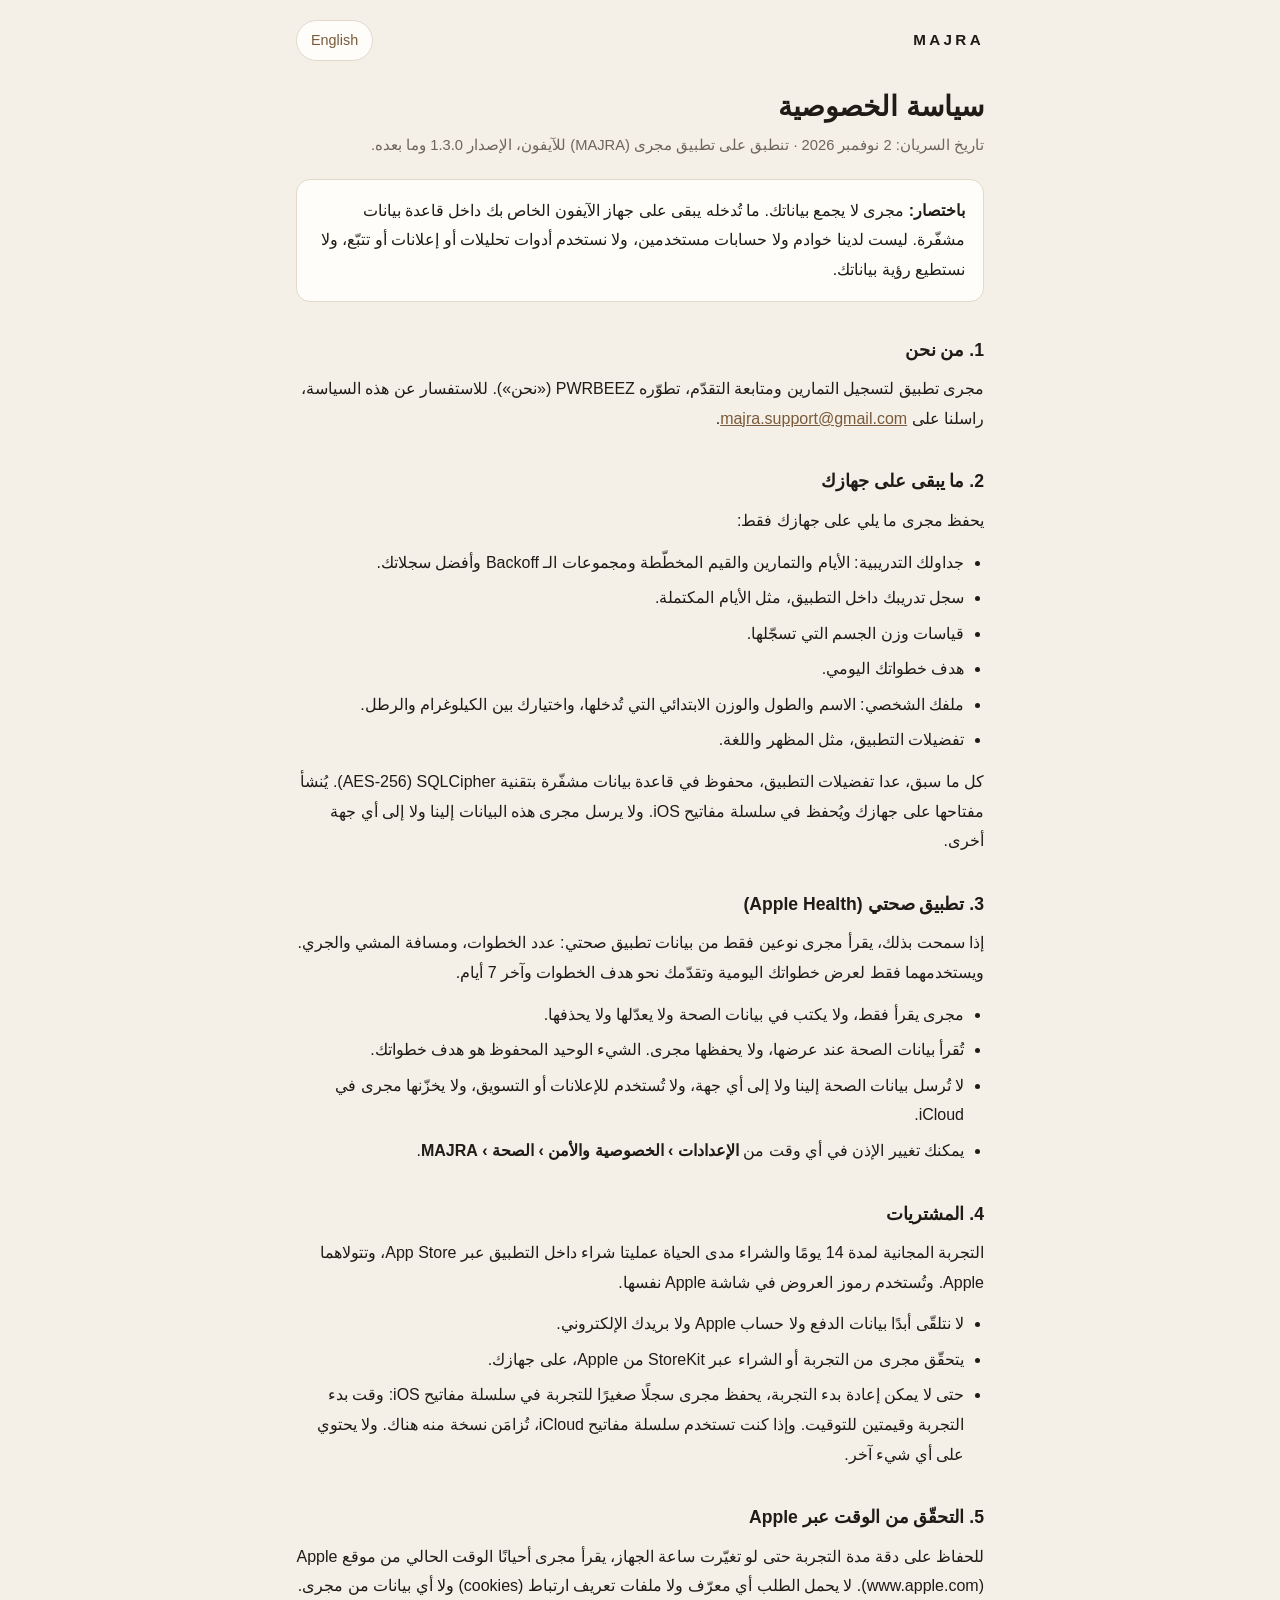
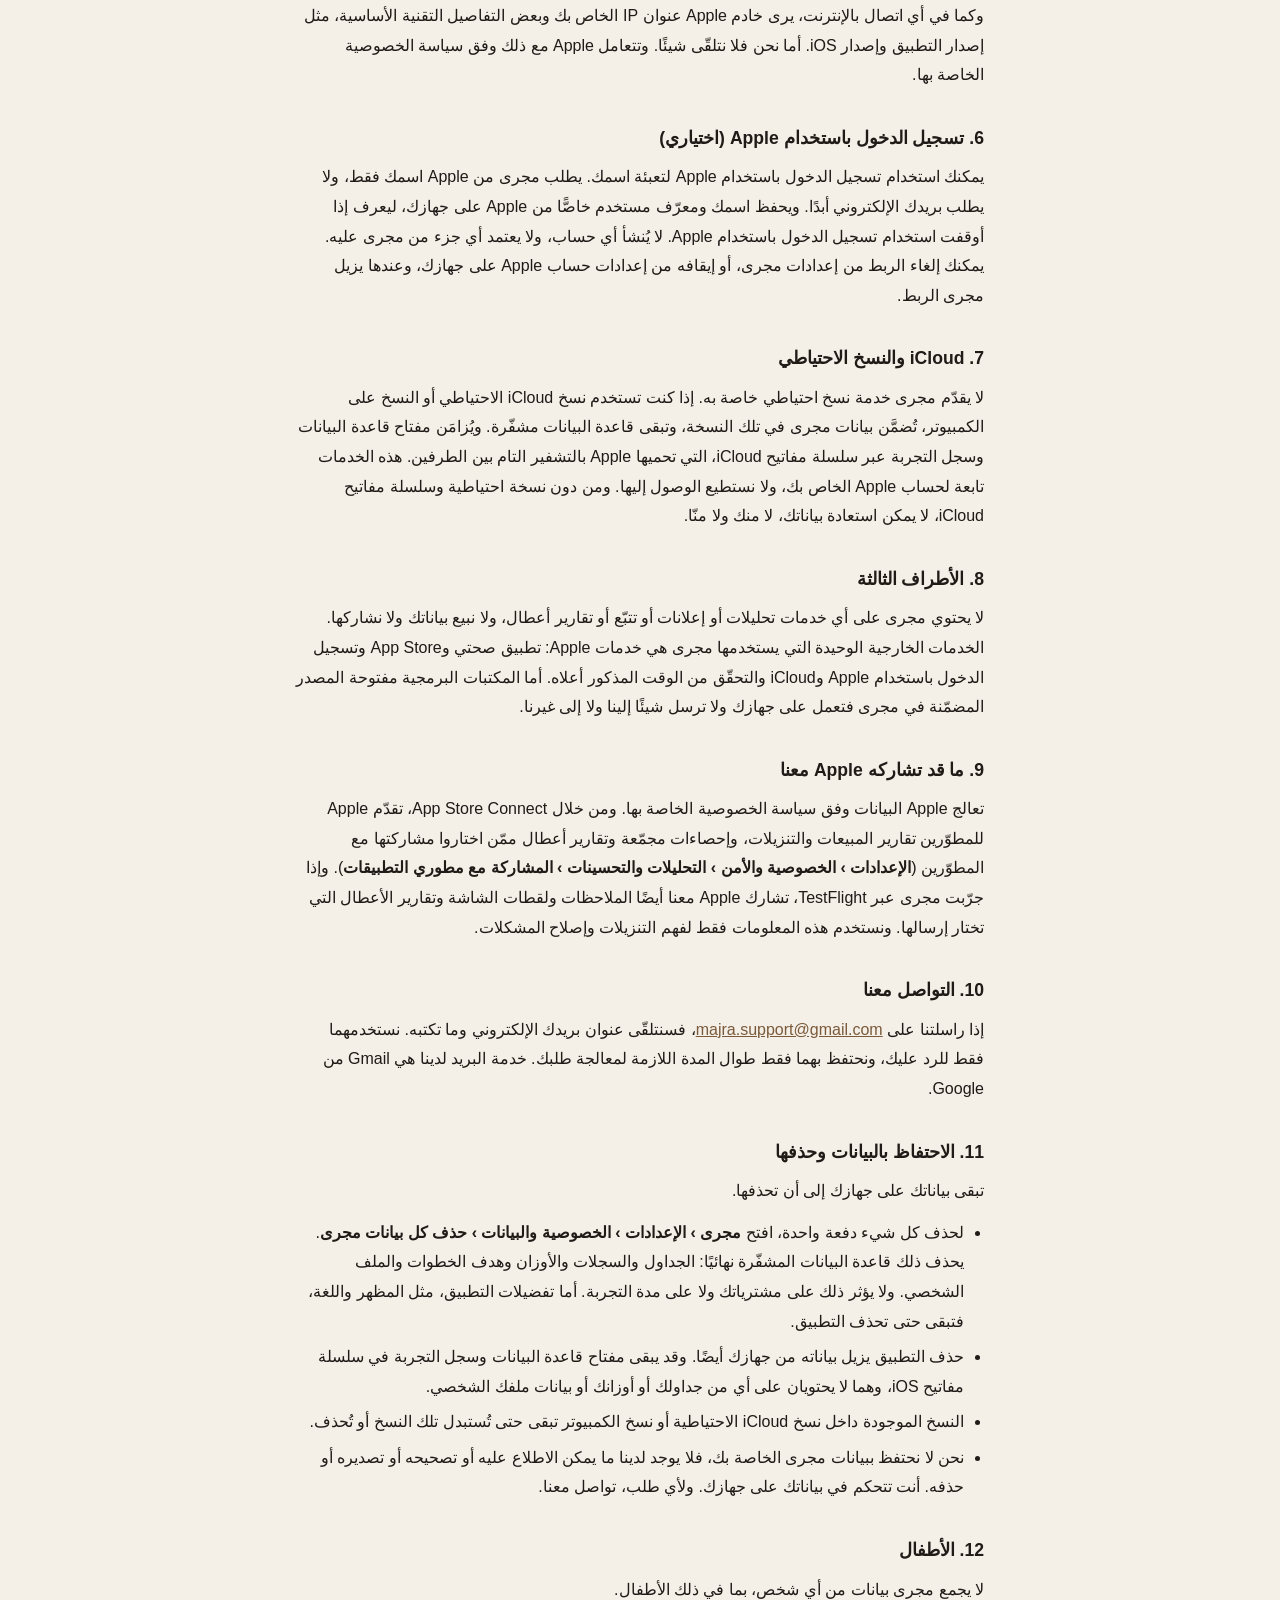
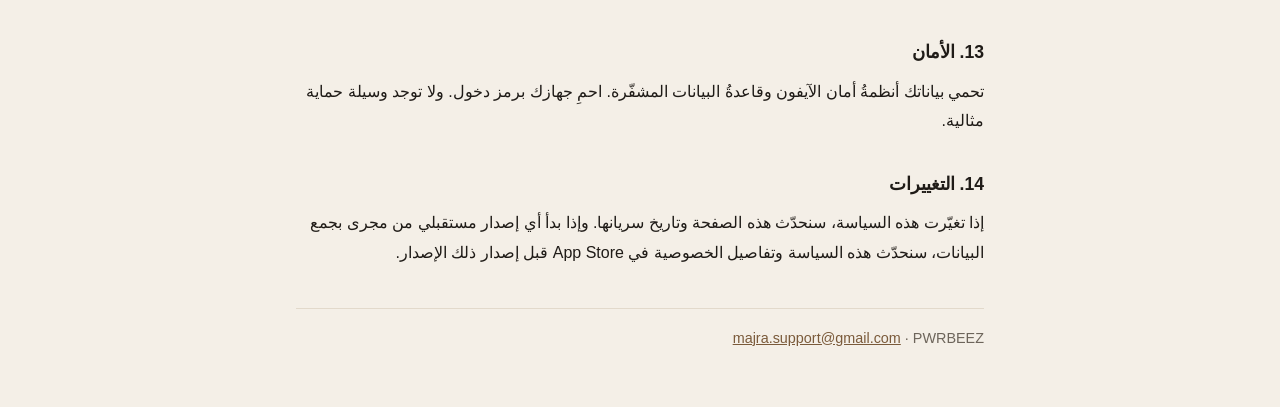
==== ar/index.html @ d68ba0e8 "Publish MAJRA privacy policy (English and Arabic) Co-Authored-By: Claude Opus 5.5 <noreply@anthropic" ====
<!doctype html>
<html lang="ar" dir="rtl">
<head>
<meta charset="utf-8">
<meta name="viewport" content="width=device-width, initial-scale=1">
<meta name="color-scheme" content="light dark">
<title>سياسة الخصوصية لتطبيق مجرى</title>
<meta name="description" content="سياسة الخصوصية لتطبيق مجرى (MAJRA) لتسجيل التمارين ومتابعة التقدّم على الآيفون. مجرى لا يجمع بياناتك.">
<link rel="alternate" hreflang="en" href="https://pwrbeez.github.io/majra-privacy/">
<link rel="alternate" hreflang="ar" href="https://pwrbeez.github.io/majra-privacy/ar/">
<link rel="stylesheet" href="../style.css">
</head>
<body>
<main>
  <div class="top">
    <span class="mark" dir="ltr">MAJRA</span>
    <a class="switch" href="../" hreflang="en" lang="en">English</a>
  </div>

  <h1>سياسة الخصوصية</h1>
  <p class="meta">تاريخ السريان: 2 نوفمبر 2026 · تنطبق على تطبيق مجرى (MAJRA) للآيفون، الإصدار 1.3.0 وما بعده.</p>

  <div class="summary">
    <p><strong>باختصار:</strong> مجرى لا يجمع بياناتك. ما تُدخله يبقى على جهاز الآيفون الخاص بك داخل قاعدة بيانات مشفّرة. ليست لدينا خوادم ولا حسابات مستخدمين، ولا نستخدم أدوات تحليلات أو إعلانات أو تتبّع، ولا نستطيع رؤية بياناتك.</p>
  </div>

  <h2>1. من نحن</h2>
  <p>مجرى تطبيق لتسجيل التمارين ومتابعة التقدّم، تطوّره PWRBEEZ («نحن»). للاستفسار عن هذه السياسة، راسلنا على <a href="mailto:majra.support@gmail.com" dir="ltr">majra.support@gmail.com</a>.</p>

  <h2>2. ما يبقى على جهازك</h2>
  <p>يحفظ مجرى ما يلي على جهازك فقط:</p>
  <ul>
    <li>جداولك التدريبية: الأيام والتمارين والقيم المخطّطة ومجموعات الـ Backoff وأفضل سجلاتك.</li>
    <li>سجل تدريبك داخل التطبيق، مثل الأيام المكتملة.</li>
    <li>قياسات وزن الجسم التي تسجّلها.</li>
    <li>هدف خطواتك اليومي.</li>
    <li>ملفك الشخصي: الاسم والطول والوزن الابتدائي التي تُدخلها، واختيارك بين الكيلوغرام والرطل.</li>
    <li>تفضيلات التطبيق، مثل المظهر واللغة.</li>
  </ul>
  <p>كل ما سبق، عدا تفضيلات التطبيق، محفوظ في قاعدة بيانات مشفّرة بتقنية SQLCipher ‏(AES-256). يُنشأ مفتاحها على جهازك ويُحفظ في سلسلة مفاتيح iOS. ولا يرسل مجرى هذه البيانات إلينا ولا إلى أي جهة أخرى.</p>

  <h2>3. تطبيق صحتي (Apple Health)</h2>
  <p>إذا سمحت بذلك، يقرأ مجرى نوعين فقط من بيانات تطبيق صحتي: عدد الخطوات، ومسافة المشي والجري. ويستخدمهما فقط لعرض خطواتك اليومية وتقدّمك نحو هدف الخطوات وآخر 7 أيام.</p>
  <ul>
    <li>مجرى يقرأ فقط، ولا يكتب في بيانات الصحة ولا يعدّلها ولا يحذفها.</li>
    <li>تُقرأ بيانات الصحة عند عرضها، ولا يحفظها مجرى. الشيء الوحيد المحفوظ هو هدف خطواتك.</li>
    <li>لا تُرسل بيانات الصحة إلينا ولا إلى أي جهة، ولا تُستخدم للإعلانات أو التسويق، ولا يخزّنها مجرى في iCloud.</li>
    <li>يمكنك تغيير الإذن في أي وقت من <span class="path">الإعدادات › الخصوصية والأمن › الصحة › MAJRA</span>.</li>
  </ul>

  <h2>4. المشتريات</h2>
  <p>التجربة المجانية لمدة 14 يومًا والشراء مدى الحياة عمليتا شراء داخل التطبيق عبر App Store، وتتولاهما Apple. وتُستخدم رموز العروض في شاشة Apple نفسها.</p>
  <ul>
    <li>لا نتلقّى أبدًا بيانات الدفع ولا حساب Apple ولا بريدك الإلكتروني.</li>
    <li>يتحقّق مجرى من التجربة أو الشراء عبر StoreKit من Apple، على جهازك.</li>
    <li>حتى لا يمكن إعادة بدء التجربة، يحفظ مجرى سجلًا صغيرًا للتجربة في سلسلة مفاتيح iOS: وقت بدء التجربة وقيمتين للتوقيت. وإذا كنت تستخدم سلسلة مفاتيح iCloud، تُزامَن نسخة منه هناك. ولا يحتوي على أي شيء آخر.</li>
  </ul>

  <h2>5. التحقّق من الوقت عبر Apple</h2>
  <p>للحفاظ على دقة مدة التجربة حتى لو تغيّرت ساعة الجهاز، يقرأ مجرى أحيانًا الوقت الحالي من موقع Apple ‏(<span dir="ltr">www.apple.com</span>). لا يحمل الطلب أي معرّف ولا ملفات تعريف ارتباط (cookies) ولا أي بيانات من مجرى. وكما في أي اتصال بالإنترنت، يرى خادم Apple عنوان IP الخاص بك وبعض التفاصيل التقنية الأساسية، مثل إصدار التطبيق وإصدار iOS. أما نحن فلا نتلقّى شيئًا. وتتعامل Apple مع ذلك وفق سياسة الخصوصية الخاصة بها.</p>

  <h2>6. تسجيل الدخول باستخدام Apple (اختياري)</h2>
  <p>يمكنك استخدام تسجيل الدخول باستخدام Apple لتعبئة اسمك. يطلب مجرى من Apple اسمك فقط، ولا يطلب بريدك الإلكتروني أبدًا. ويحفظ اسمك ومعرّف مستخدم خاصًّا من Apple على جهازك، ليعرف إذا أوقفت استخدام تسجيل الدخول باستخدام Apple. لا يُنشأ أي حساب، ولا يعتمد أي جزء من مجرى عليه. يمكنك إلغاء الربط من إعدادات مجرى، أو إيقافه من إعدادات حساب Apple على جهازك، وعندها يزيل مجرى الربط.</p>

  <h2>7. iCloud والنسخ الاحتياطي</h2>
  <p>لا يقدّم مجرى خدمة نسخ احتياطي خاصة به. إذا كنت تستخدم نسخ iCloud الاحتياطي أو النسخ على الكمبيوتر، تُضمَّن بيانات مجرى في تلك النسخة، وتبقى قاعدة البيانات مشفّرة. ويُزامَن مفتاح قاعدة البيانات وسجل التجربة عبر سلسلة مفاتيح iCloud، التي تحميها Apple بالتشفير التام بين الطرفين. هذه الخدمات تابعة لحساب Apple الخاص بك، ولا نستطيع الوصول إليها. ومن دون نسخة احتياطية وسلسلة مفاتيح iCloud، لا يمكن استعادة بياناتك، لا منك ولا منّا.</p>

  <h2>8. الأطراف الثالثة</h2>
  <p>لا يحتوي مجرى على أي خدمات تحليلات أو إعلانات أو تتبّع أو تقارير أعطال، ولا نبيع بياناتك ولا نشاركها. الخدمات الخارجية الوحيدة التي يستخدمها مجرى هي خدمات Apple: تطبيق صحتي وApp Store وتسجيل الدخول باستخدام Apple وiCloud والتحقّق من الوقت المذكور أعلاه. أما المكتبات البرمجية مفتوحة المصدر المضمّنة في مجرى فتعمل على جهازك ولا ترسل شيئًا إلينا ولا إلى غيرنا.</p>

  <h2>9. ما قد تشاركه Apple معنا</h2>
  <p>تعالج Apple البيانات وفق سياسة الخصوصية الخاصة بها. ومن خلال App Store Connect، تقدّم Apple للمطوّرين تقارير المبيعات والتنزيلات، وإحصاءات مجمّعة وتقارير أعطال ممّن اختاروا مشاركتها مع المطوّرين (<span class="path">الإعدادات › الخصوصية والأمن › التحليلات والتحسينات › المشاركة مع مطوري التطبيقات</span>). وإذا جرّبت مجرى عبر TestFlight، تشارك Apple معنا أيضًا الملاحظات ولقطات الشاشة وتقارير الأعطال التي تختار إرسالها. ونستخدم هذه المعلومات فقط لفهم التنزيلات وإصلاح المشكلات.</p>

  <h2>10. التواصل معنا</h2>
  <p>إذا راسلتنا على <a href="mailto:majra.support@gmail.com" dir="ltr">majra.support@gmail.com</a>، فسنتلقّى عنوان بريدك الإلكتروني وما تكتبه. نستخدمهما فقط للرد عليك، ونحتفظ بهما فقط طوال المدة اللازمة لمعالجة طلبك. خدمة البريد لدينا هي Gmail من Google.</p>

  <h2>11. الاحتفاظ بالبيانات وحذفها</h2>
  <p>تبقى بياناتك على جهازك إلى أن تحذفها.</p>
  <ul>
    <li>لحذف كل شيء دفعة واحدة، افتح <span class="path">مجرى › الإعدادات › الخصوصية والبيانات › حذف كل بيانات مجرى</span>. يحذف ذلك قاعدة البيانات المشفّرة نهائيًا: الجداول والسجلات والأوزان وهدف الخطوات والملف الشخصي. ولا يؤثر ذلك على مشترياتك ولا على مدة التجربة. أما تفضيلات التطبيق، مثل المظهر واللغة، فتبقى حتى تحذف التطبيق.</li>
    <li>حذف التطبيق يزيل بياناته من جهازك أيضًا. وقد يبقى مفتاح قاعدة البيانات وسجل التجربة في سلسلة مفاتيح iOS، وهما لا يحتويان على أي من جداولك أو أوزانك أو بيانات ملفك الشخصي.</li>
    <li>النسخ الموجودة داخل نسخ iCloud الاحتياطية أو نسخ الكمبيوتر تبقى حتى تُستبدل تلك النسخ أو تُحذف.</li>
    <li>نحن لا نحتفظ ببيانات مجرى الخاصة بك، فلا يوجد لدينا ما يمكن الاطلاع عليه أو تصحيحه أو تصديره أو حذفه. أنت تتحكم في بياناتك على جهازك. ولأي طلب، تواصل معنا.</li>
  </ul>

  <h2>12. الأطفال</h2>
  <p>لا يجمع مجرى بيانات من أي شخص، بما في ذلك الأطفال.</p>

  <h2>13. الأمان</h2>
  <p>تحمي بياناتك أنظمةُ أمان الآيفون وقاعدةُ البيانات المشفّرة. احمِ جهازك برمز دخول. ولا توجد وسيلة حماية مثالية.</p>

  <h2>14. التغييرات</h2>
  <p>إذا تغيّرت هذه السياسة، سنحدّث هذه الصفحة وتاريخ سريانها. وإذا بدأ أي إصدار مستقبلي من مجرى بجمع البيانات، سنحدّث هذه السياسة وتفاصيل الخصوصية في App Store قبل إصدار ذلك الإصدار.</p>

  <footer>PWRBEEZ · <a href="mailto:majra.support@gmail.com" dir="ltr">majra.support@gmail.com</a></footer>
</main>
</body>
</html>
---- style.css ----
:root {
  color-scheme: light dark;
  --bg: #f4efe7;
  --surface: #fffdf9;
  --text: #1f1b17;
  --muted: #6d655b;
  --line: #e2d9cb;
  --accent: #7a5a3a;
}

@media (prefers-color-scheme: dark) {
  :root {
    --bg: #131110;
    --surface: #1c1916;
    --text: #f0ebe4;
    --muted: #a59b90;
    --line: #2f2a25;
    --accent: #d4b28c;
  }
}

* { box-sizing: border-box; }

html { -webkit-text-size-adjust: 100%; }

body {
  margin: 0;
  background: var(--bg);
  color: var(--text);
  font: 16px/1.65 -apple-system, BlinkMacSystemFont, "Segoe UI", Roboto, "Helvetica Neue", Arial, sans-serif;
}

:lang(ar) body,
body:lang(ar) {
  font-family: "SF Arabic", "Geeza Pro", "Noto Naskh Arabic", "Segoe UI", Tahoma, sans-serif;
  line-height: 1.85;
}

main {
  max-width: 720px;
  margin: 0 auto;
  padding: 20px 16px 56px;
}

.top {
  display: flex;
  align-items: center;
  justify-content: space-between;
  gap: 12px;
  margin-bottom: 28px;
}

.mark {
  font-weight: 700;
  letter-spacing: 0.22em;
  font-size: 0.95rem;
}

.switch {
  color: var(--accent);
  border: 1px solid var(--line);
  border-radius: 999px;
  padding: 6px 14px;
  font-size: 0.9rem;
  text-decoration: none;
  background: var(--surface);
}

h1 {
  font-size: 1.75rem;
  line-height: 1.25;
  margin: 0 0 8px;
}

h2 {
  font-size: 1.1rem;
  margin: 32px 0 8px;
}

p, ul { margin: 0 0 12px; }

ul { padding-inline-start: 1.25em; }

li { margin-bottom: 6px; }

.meta {
  color: var(--muted);
  font-size: 0.92rem;
  margin-bottom: 20px;
}

.summary {
  background: var(--surface);
  border: 1px solid var(--line);
  border-radius: 14px;
  padding: 16px 18px;
}

.summary p:last-child { margin-bottom: 0; }

a { color: var(--accent); overflow-wrap: anywhere; }

.path { font-weight: 600; }

footer {
  margin-top: 40px;
  padding-top: 16px;
  border-top: 1px solid var(--line);
  color: var(--muted);
  font-size: 0.9rem;
}
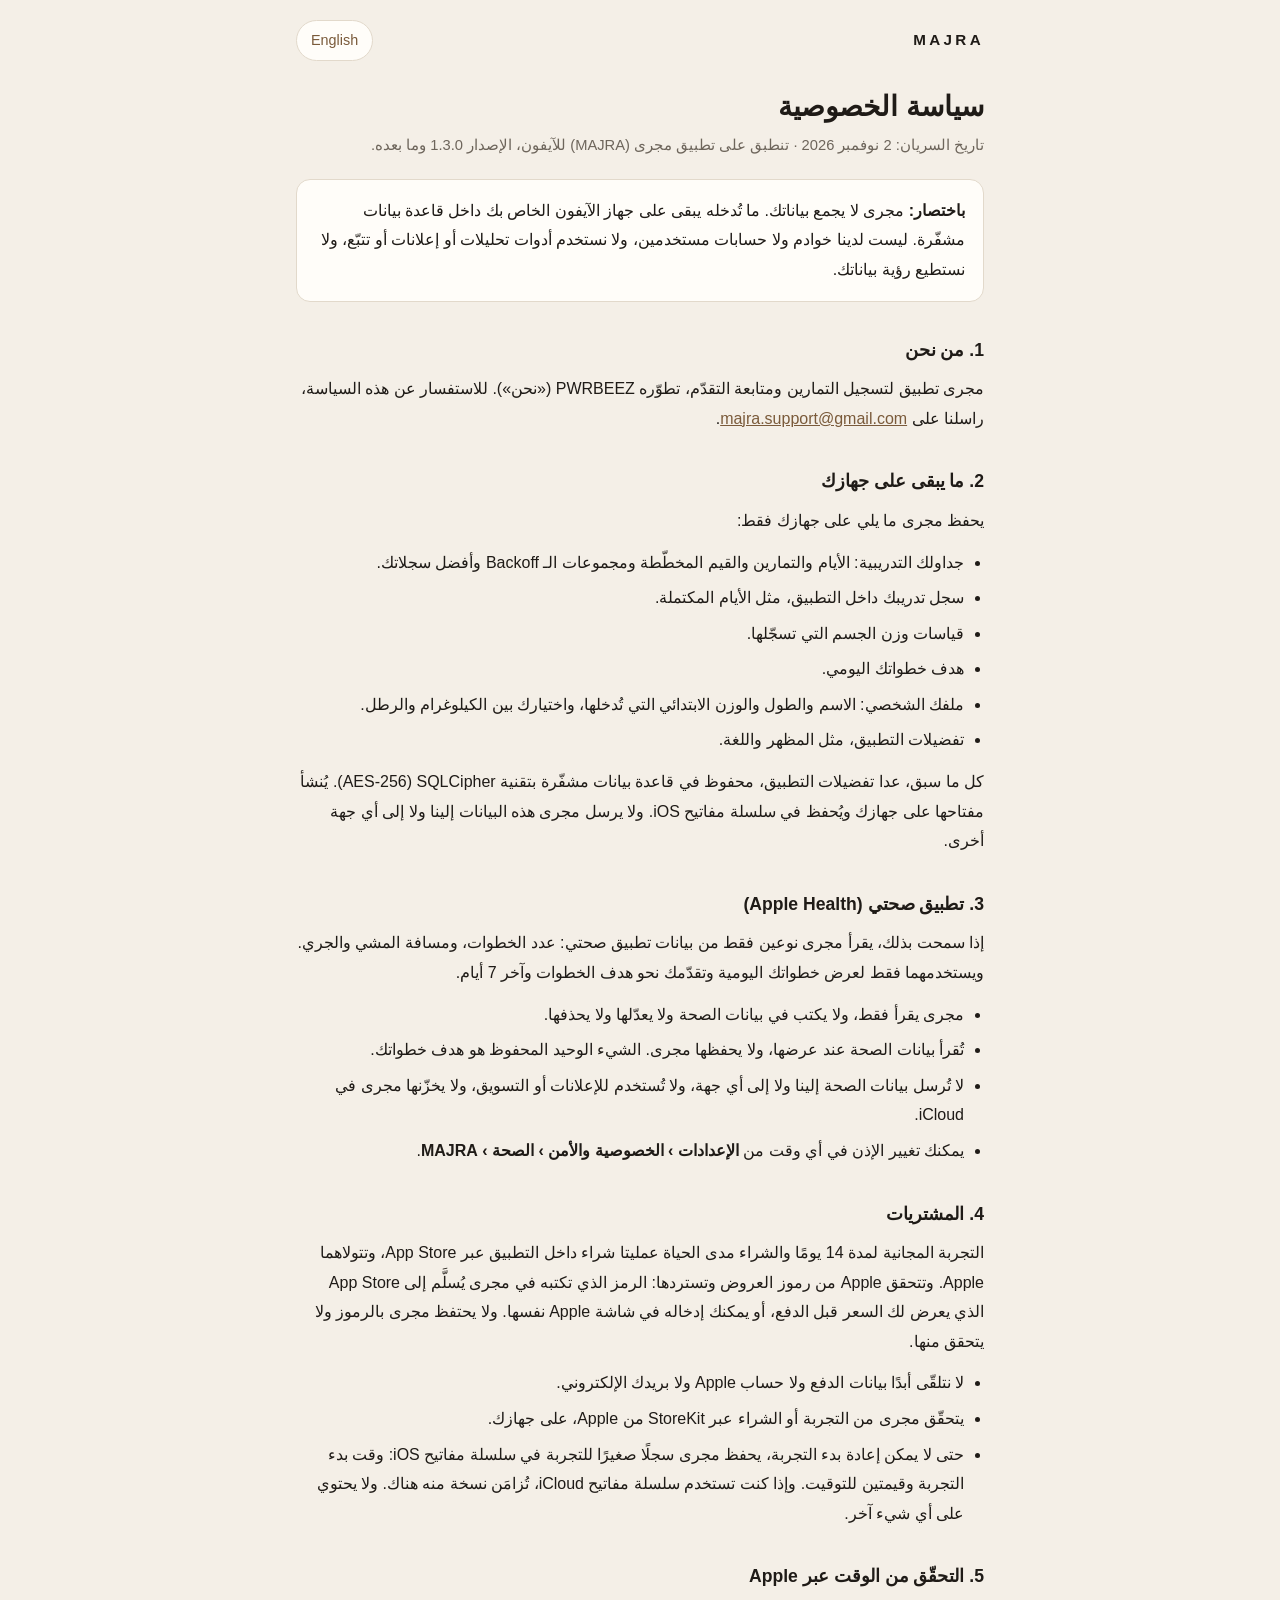
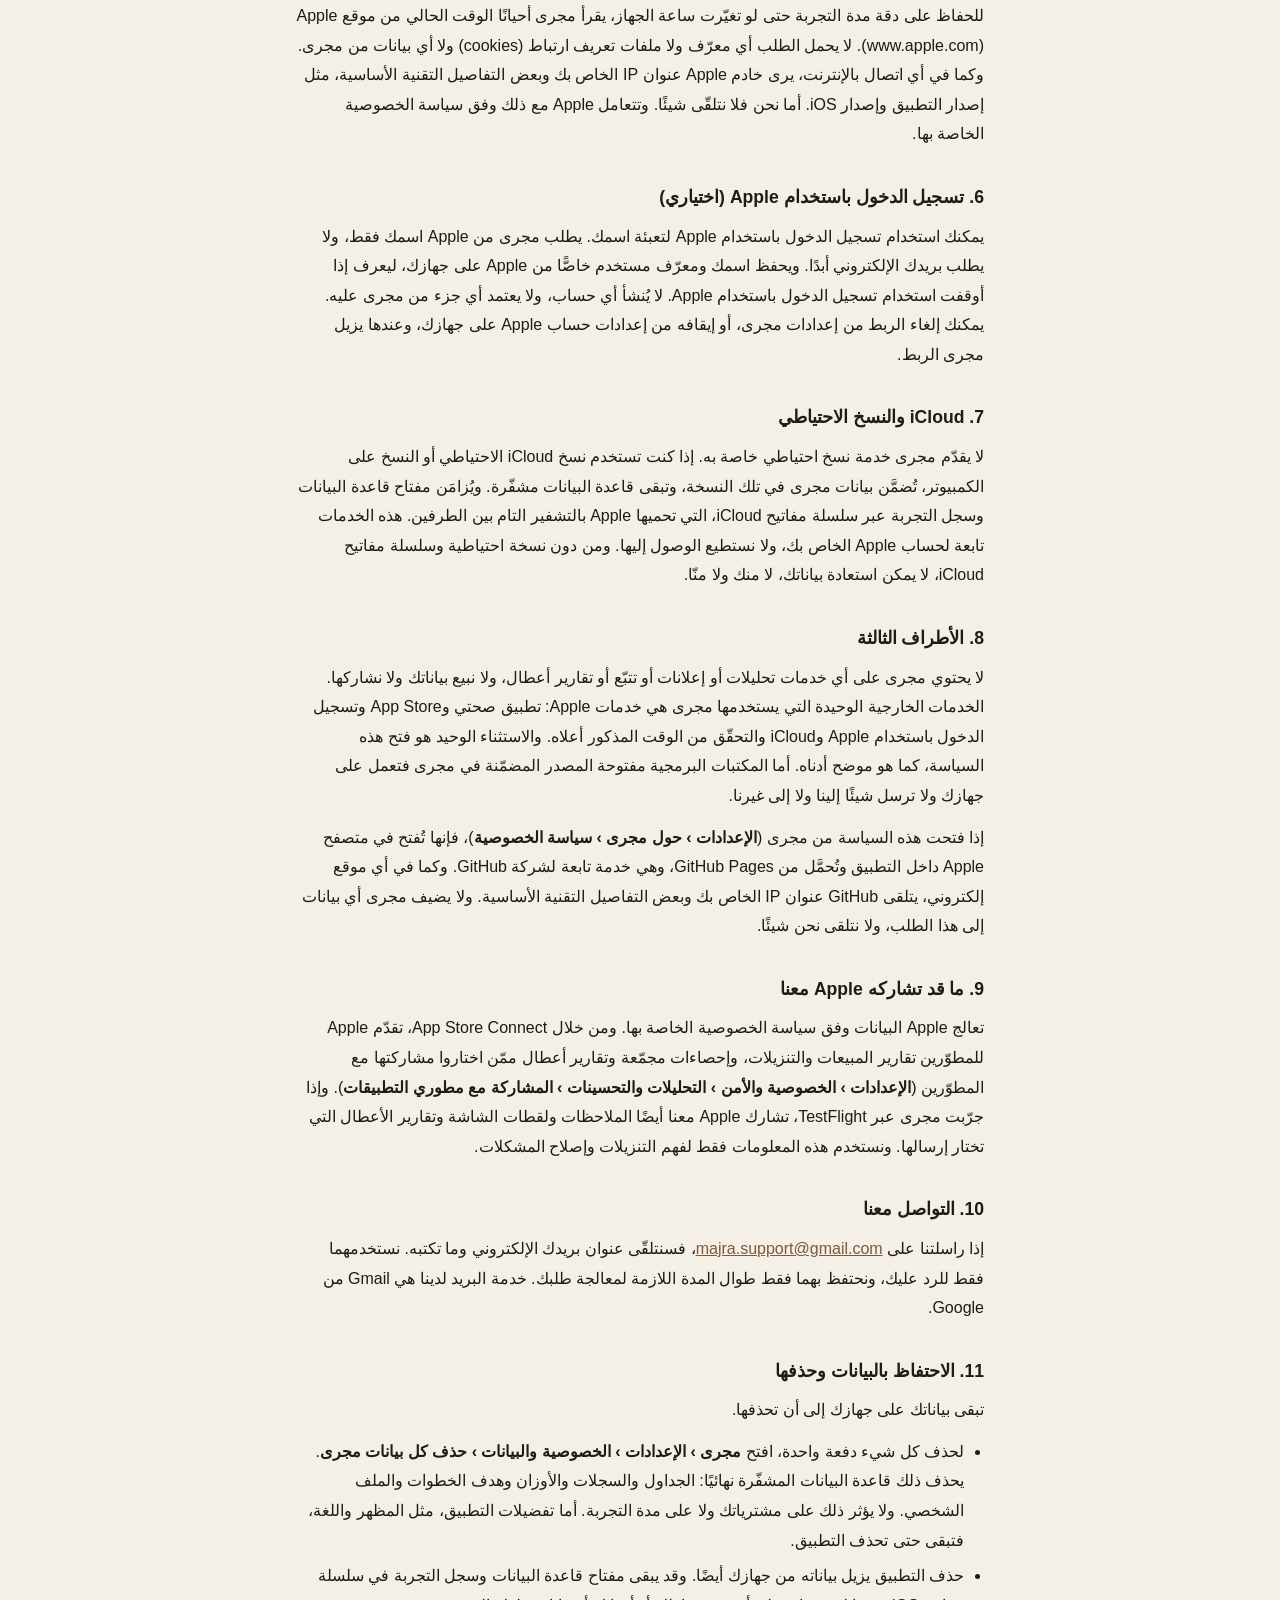
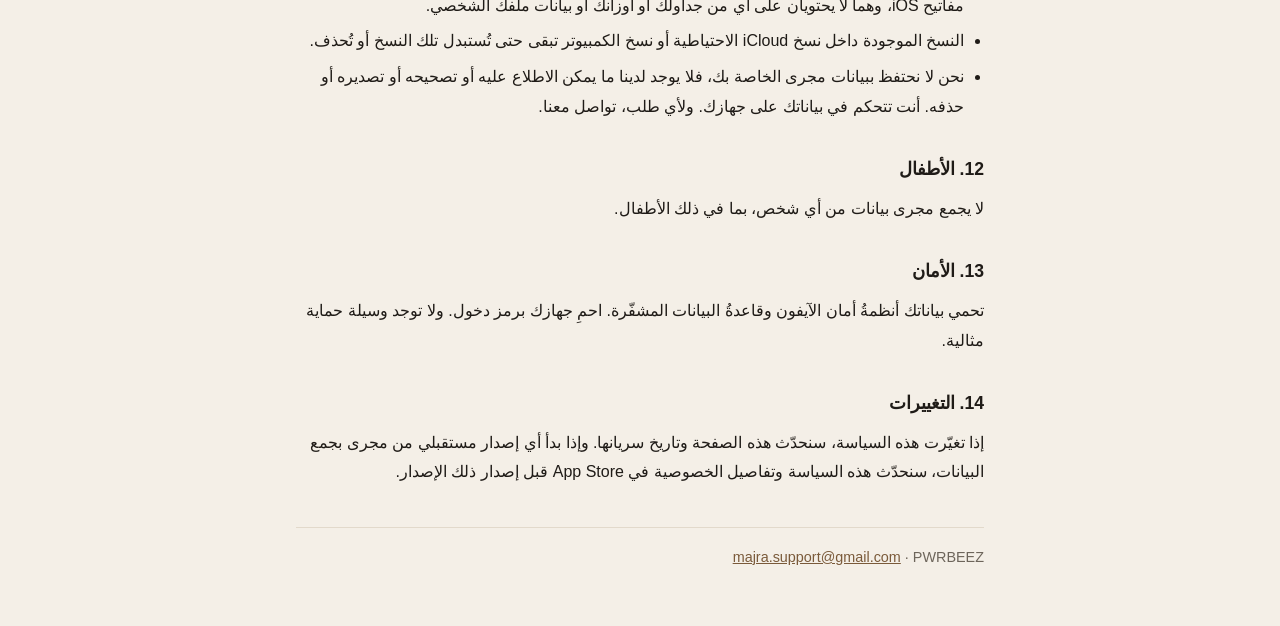
==== commit 99c16f0a: "Explain the in-app policy link and offer codes typed in MAJRA Settings > About MAJRA opens this poli" ====
--- a/ar/index.html
+++ b/ar/index.html
@@ -49,7 +49,7 @@
   </ul>
 
   <h2>4. المشتريات</h2>
-  <p>التجربة المجانية لمدة 14 يومًا والشراء مدى الحياة عمليتا شراء داخل التطبيق عبر App Store، وتتولاهما Apple. وتُستخدم رموز العروض في شاشة Apple نفسها.</p>
+  <p>التجربة المجانية لمدة 14 يومًا والشراء مدى الحياة عمليتا شراء داخل التطبيق عبر App Store، وتتولاهما Apple. وتتحقق Apple من رموز العروض وتستردها: الرمز الذي تكتبه في مجرى يُسلَّم إلى App Store الذي يعرض لك السعر قبل الدفع، أو يمكنك إدخاله في شاشة Apple نفسها. ولا يحتفظ مجرى بالرموز ولا يتحقق منها.</p>
   <ul>
     <li>لا نتلقّى أبدًا بيانات الدفع ولا حساب Apple ولا بريدك الإلكتروني.</li>
     <li>يتحقّق مجرى من التجربة أو الشراء عبر StoreKit من Apple، على جهازك.</li>
@@ -66,7 +66,8 @@
   <p>لا يقدّم مجرى خدمة نسخ احتياطي خاصة به. إذا كنت تستخدم نسخ iCloud الاحتياطي أو النسخ على الكمبيوتر، تُضمَّن بيانات مجرى في تلك النسخة، وتبقى قاعدة البيانات مشفّرة. ويُزامَن مفتاح قاعدة البيانات وسجل التجربة عبر سلسلة مفاتيح iCloud، التي تحميها Apple بالتشفير التام بين الطرفين. هذه الخدمات تابعة لحساب Apple الخاص بك، ولا نستطيع الوصول إليها. ومن دون نسخة احتياطية وسلسلة مفاتيح iCloud، لا يمكن استعادة بياناتك، لا منك ولا منّا.</p>
 
   <h2>8. الأطراف الثالثة</h2>
-  <p>لا يحتوي مجرى على أي خدمات تحليلات أو إعلانات أو تتبّع أو تقارير أعطال، ولا نبيع بياناتك ولا نشاركها. الخدمات الخارجية الوحيدة التي يستخدمها مجرى هي خدمات Apple: تطبيق صحتي وApp Store وتسجيل الدخول باستخدام Apple وiCloud والتحقّق من الوقت المذكور أعلاه. أما المكتبات البرمجية مفتوحة المصدر المضمّنة في مجرى فتعمل على جهازك ولا ترسل شيئًا إلينا ولا إلى غيرنا.</p>
+  <p>لا يحتوي مجرى على أي خدمات تحليلات أو إعلانات أو تتبّع أو تقارير أعطال، ولا نبيع بياناتك ولا نشاركها. الخدمات الخارجية الوحيدة التي يستخدمها مجرى هي خدمات Apple: تطبيق صحتي وApp Store وتسجيل الدخول باستخدام Apple وiCloud والتحقّق من الوقت المذكور أعلاه. والاستثناء الوحيد هو فتح هذه السياسة، كما هو موضح أدناه. أما المكتبات البرمجية مفتوحة المصدر المضمّنة في مجرى فتعمل على جهازك ولا ترسل شيئًا إلينا ولا إلى غيرنا.</p>
+  <p>إذا فتحت هذه السياسة من مجرى (<span class="path">الإعدادات › حول مجرى › سياسة الخصوصية</span>)، فإنها تُفتح في متصفح Apple داخل التطبيق وتُحمَّل من GitHub Pages، وهي خدمة تابعة لشركة GitHub. وكما في أي موقع إلكتروني، يتلقى GitHub عنوان IP الخاص بك وبعض التفاصيل التقنية الأساسية. ولا يضيف مجرى أي بيانات إلى هذا الطلب، ولا نتلقى نحن شيئًا.</p>
 
   <h2>9. ما قد تشاركه Apple معنا</h2>
   <p>تعالج Apple البيانات وفق سياسة الخصوصية الخاصة بها. ومن خلال App Store Connect، تقدّم Apple للمطوّرين تقارير المبيعات والتنزيلات، وإحصاءات مجمّعة وتقارير أعطال ممّن اختاروا مشاركتها مع المطوّرين (<span class="path">الإعدادات › الخصوصية والأمن › التحليلات والتحسينات › المشاركة مع مطوري التطبيقات</span>). وإذا جرّبت مجرى عبر TestFlight، تشارك Apple معنا أيضًا الملاحظات ولقطات الشاشة وتقارير الأعطال التي تختار إرسالها. ونستخدم هذه المعلومات فقط لفهم التنزيلات وإصلاح المشكلات.</p>
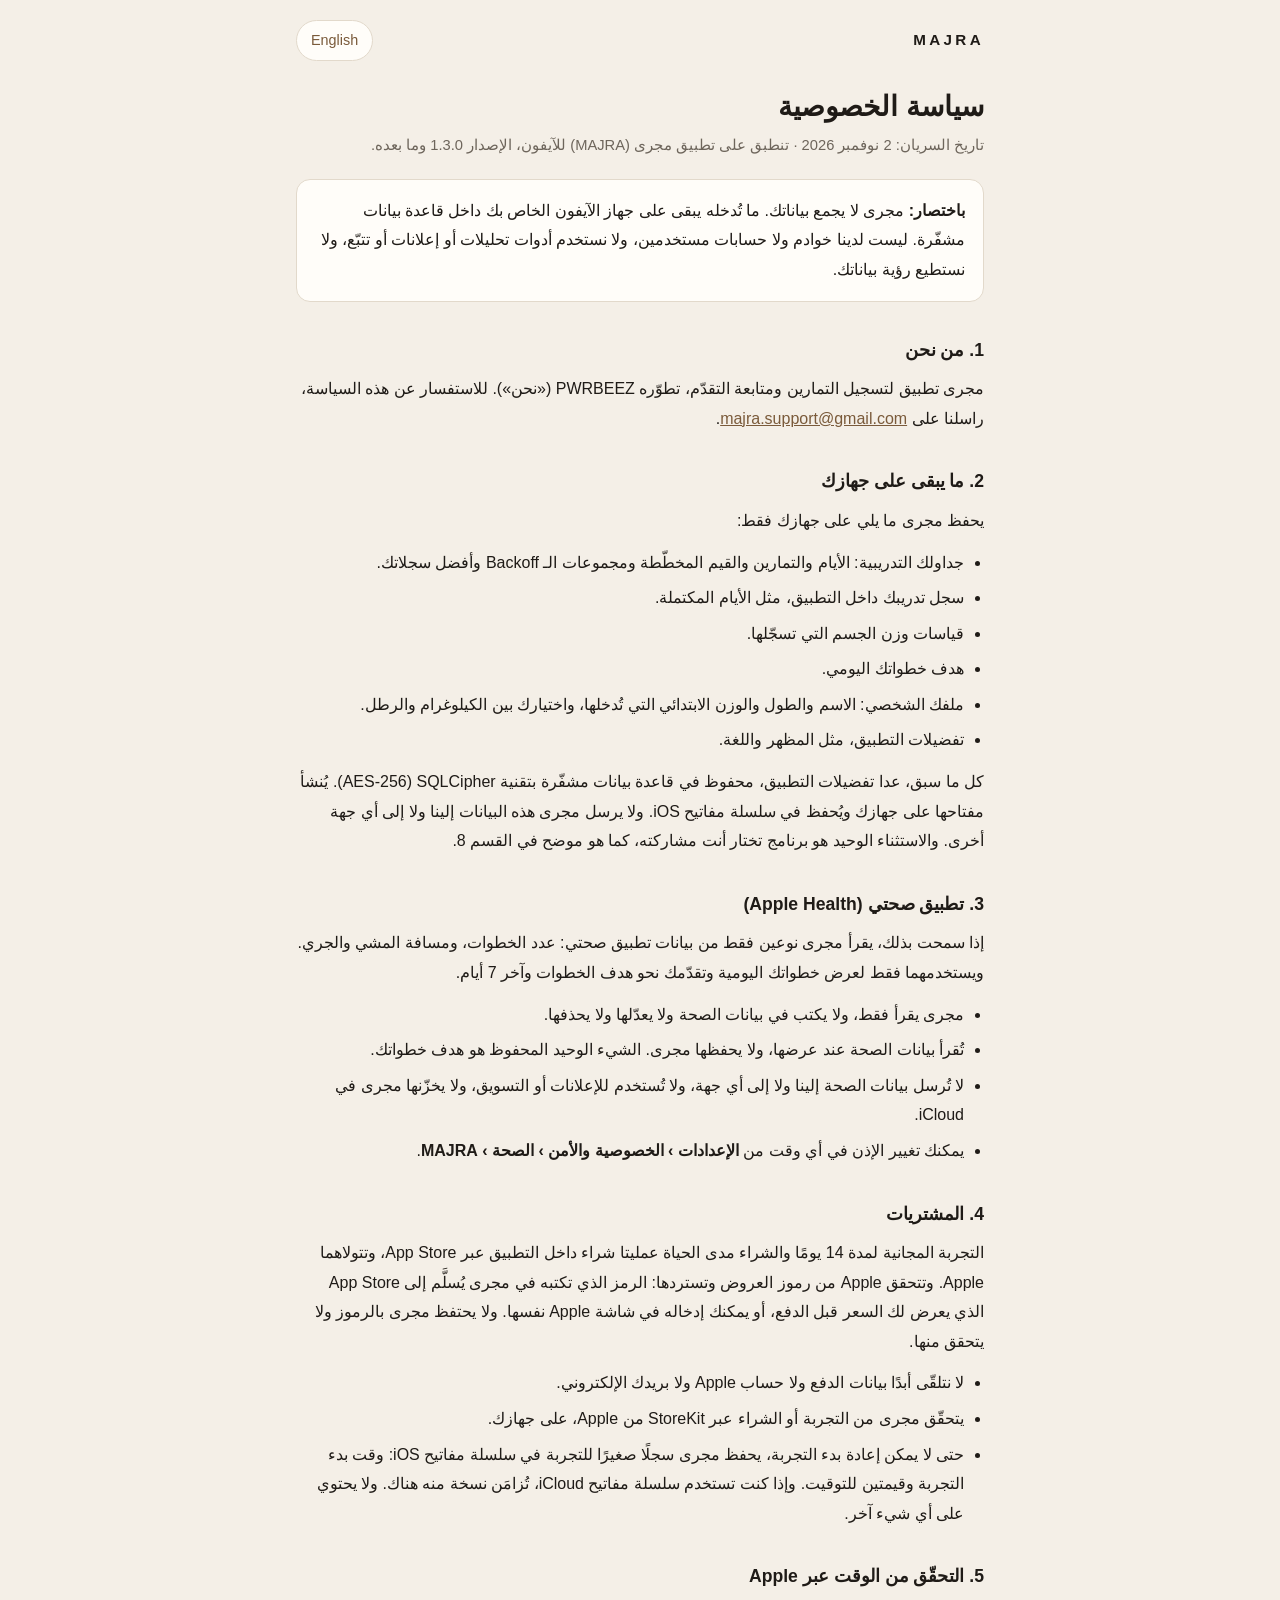
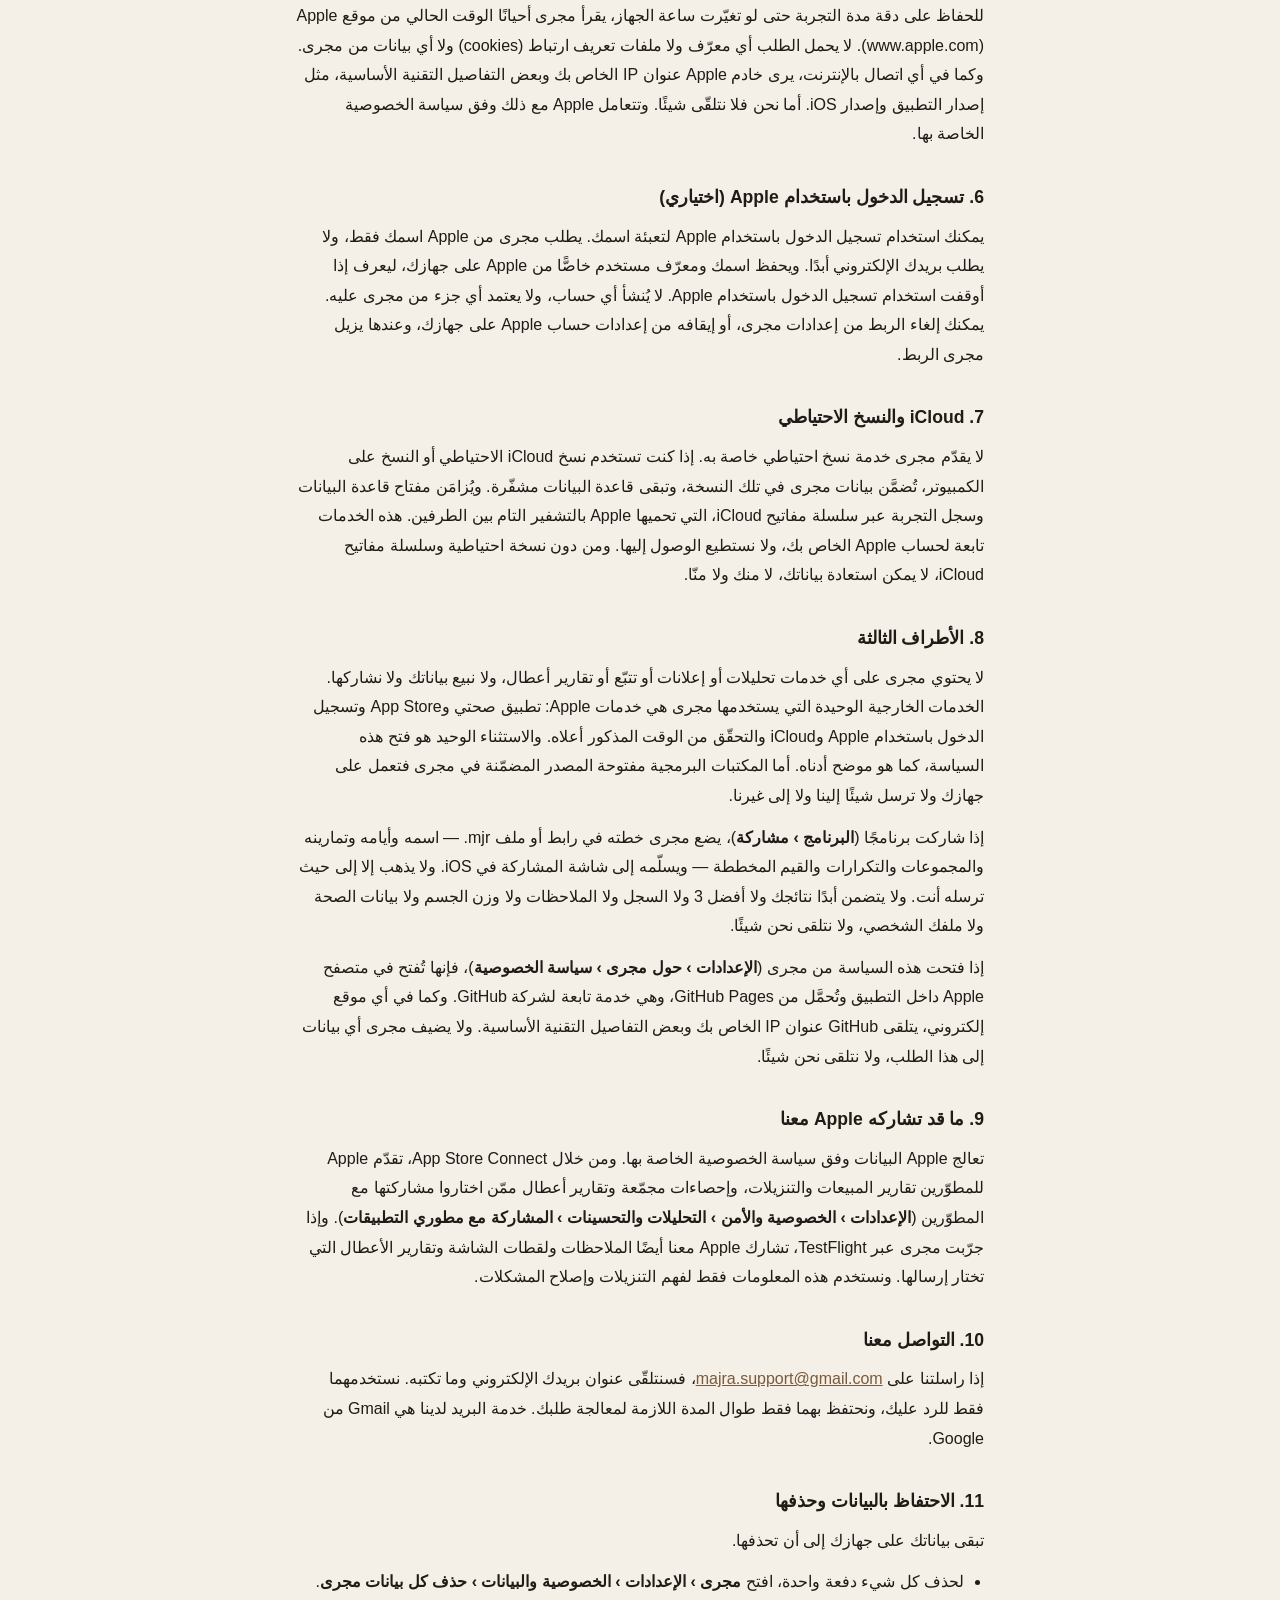
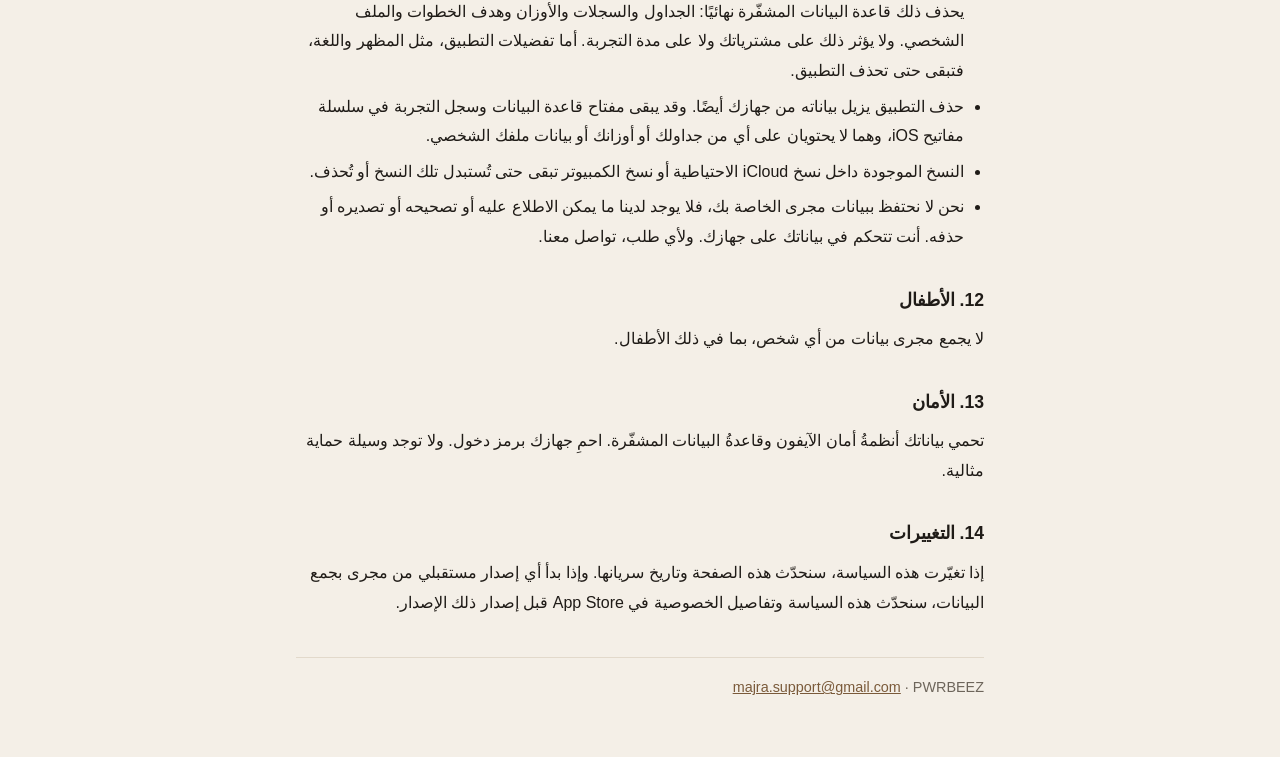
==== commit dc97a29d: "Explain that a program the person shares leaves through the share sheet Draft for the owner's approv" ====
--- a/ar/index.html
+++ b/ar/index.html
@@ -37,7 +37,7 @@
     <li>ملفك الشخصي: الاسم والطول والوزن الابتدائي التي تُدخلها، واختيارك بين الكيلوغرام والرطل.</li>
     <li>تفضيلات التطبيق، مثل المظهر واللغة.</li>
   </ul>
-  <p>كل ما سبق، عدا تفضيلات التطبيق، محفوظ في قاعدة بيانات مشفّرة بتقنية SQLCipher ‏(AES-256). يُنشأ مفتاحها على جهازك ويُحفظ في سلسلة مفاتيح iOS. ولا يرسل مجرى هذه البيانات إلينا ولا إلى أي جهة أخرى.</p>
+  <p>كل ما سبق، عدا تفضيلات التطبيق، محفوظ في قاعدة بيانات مشفّرة بتقنية SQLCipher ‏(AES-256). يُنشأ مفتاحها على جهازك ويُحفظ في سلسلة مفاتيح iOS. ولا يرسل مجرى هذه البيانات إلينا ولا إلى أي جهة أخرى. والاستثناء الوحيد هو برنامج تختار أنت مشاركته، كما هو موضح في القسم 8.</p>
 
   <h2>3. تطبيق صحتي (Apple Health)</h2>
   <p>إذا سمحت بذلك، يقرأ مجرى نوعين فقط من بيانات تطبيق صحتي: عدد الخطوات، ومسافة المشي والجري. ويستخدمهما فقط لعرض خطواتك اليومية وتقدّمك نحو هدف الخطوات وآخر 7 أيام.</p>
@@ -67,6 +67,7 @@
 
   <h2>8. الأطراف الثالثة</h2>
   <p>لا يحتوي مجرى على أي خدمات تحليلات أو إعلانات أو تتبّع أو تقارير أعطال، ولا نبيع بياناتك ولا نشاركها. الخدمات الخارجية الوحيدة التي يستخدمها مجرى هي خدمات Apple: تطبيق صحتي وApp Store وتسجيل الدخول باستخدام Apple وiCloud والتحقّق من الوقت المذكور أعلاه. والاستثناء الوحيد هو فتح هذه السياسة، كما هو موضح أدناه. أما المكتبات البرمجية مفتوحة المصدر المضمّنة في مجرى فتعمل على جهازك ولا ترسل شيئًا إلينا ولا إلى غيرنا.</p>
+  <p>إذا شاركت برنامجًا (<span class="path">البرنامج › مشاركة</span>)، يضع مجرى خطته في رابط أو ملف ‎.mjr‎ — اسمه وأيامه وتمارينه والمجموعات والتكرارات والقيم المخططة — ويسلّمه إلى شاشة المشاركة في iOS. ولا يذهب إلا إلى حيث ترسله أنت. ولا يتضمن أبدًا نتائجك ولا أفضل 3 ولا السجل ولا الملاحظات ولا وزن الجسم ولا بيانات الصحة ولا ملفك الشخصي، ولا نتلقى نحن شيئًا.</p>
   <p>إذا فتحت هذه السياسة من مجرى (<span class="path">الإعدادات › حول مجرى › سياسة الخصوصية</span>)، فإنها تُفتح في متصفح Apple داخل التطبيق وتُحمَّل من GitHub Pages، وهي خدمة تابعة لشركة GitHub. وكما في أي موقع إلكتروني، يتلقى GitHub عنوان IP الخاص بك وبعض التفاصيل التقنية الأساسية. ولا يضيف مجرى أي بيانات إلى هذا الطلب، ولا نتلقى نحن شيئًا.</p>
 
   <h2>9. ما قد تشاركه Apple معنا</h2>
